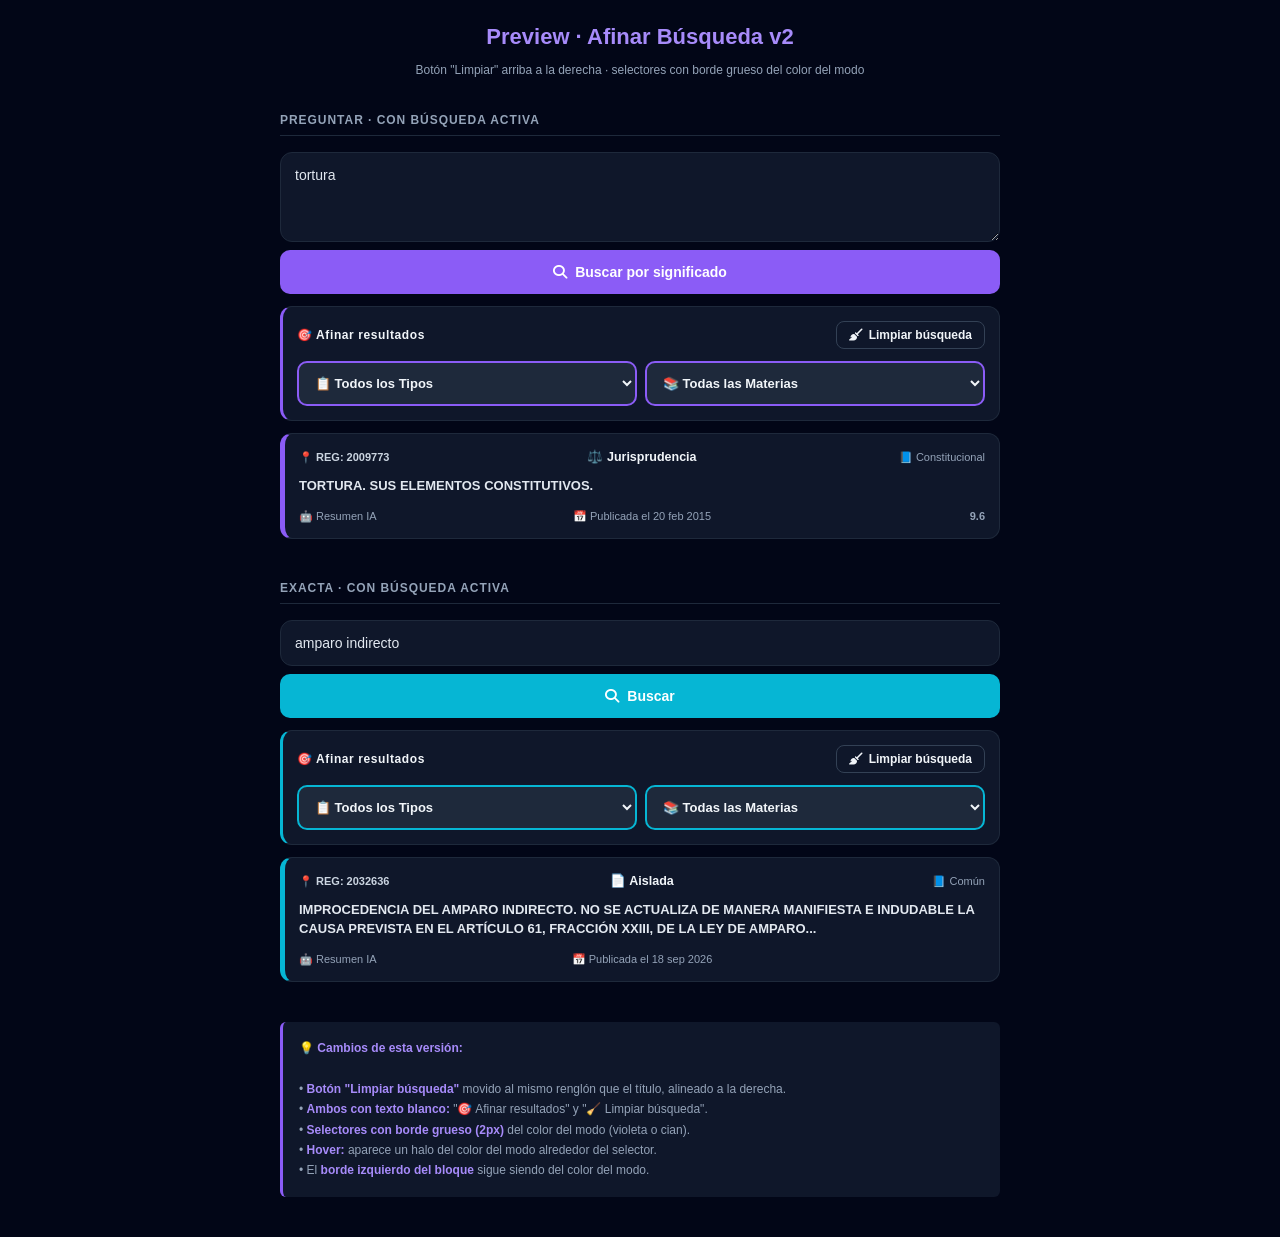
==== preview.html @ 340a55fe "update: avance despues fallo contexto" ====
<!DOCTYPE html>
<html lang="es">
<head>
    <meta charset="UTF-8">
    <meta name="viewport" content="width=device-width, initial-scale=1.0">
    <title>Preview · Afinar Búsqueda v2</title>
    <link rel="stylesheet" href="https://cdn.jsdelivr.net/npm/@fortawesome/fontawesome-free@6.5.2/css/all.min.css">
    <style>
        * { box-sizing: border-box; margin: 0; padding: 0; }

        body {
            background: #020617;
            color: #e2e8f0;
            font-family: -apple-system, BlinkMacSystemFont, "Segoe UI", Roboto, sans-serif;
            font-size: 14px;
            line-height: 1.5;
            padding: 20px;
        }

        h1 {
            text-align: center;
            margin-bottom: 8px;
            font-size: 22px;
            color: #a78bfa;
        }

        .intro {
            text-align: center;
            color: #94a3b8;
            font-size: 12px;
            margin-bottom: 32px;
        }

        .seccion {
            max-width: 720px;
            margin: 0 auto 40px;
        }

        .seccion-titulo {
            font-size: 12px;
            font-weight: bold;
            color: #94a3b8;
            text-transform: uppercase;
            letter-spacing: 0.08em;
            margin-bottom: 16px;
            padding-bottom: 6px;
            border-bottom: 1px solid #1e293b;
        }

        /* ============================================================
           CAJA DE BÚSQUEDA
           ============================================================ */
        .caja-semantica {
            display: flex;
            flex-direction: column;
            gap: 8px;
            margin-bottom: 12px;
        }

        .caja-semantica textarea,
        .caja-semantica input {
            width: 100%;
            background: #0f172a;
            border: 1px solid #1e293b;
            border-radius: 12px;
            padding: 14px;
            color: #e2e8f0;
            font-size: 14px;
            font-family: inherit;
            outline: none;
            resize: vertical;
            min-height: 90px;
        }

        .caja-semantica input {
            min-height: auto;
        }

        .btn-primario {
            background: #8b5cf6;
            color: #fff;
            border: none;
            border-radius: 10px;
            padding: 14px;
            font-size: 14px;
            font-weight: bold;
            cursor: pointer;
            font-family: inherit;
            display: flex;
            align-items: center;
            justify-content: center;
            gap: 8px;
        }

        /* ============================================================
           BLOQUE "AFINAR RESULTADOS" v2
           ============================================================ */
        .bloque-afinar {
            background: #0f172a;
            border: 1px solid #1e293b;
            border-radius: 12px;
            padding: 14px;
            margin-bottom: 12px;
            display: flex;
            flex-direction: column;
            gap: 12px;
            animation: aparecerBloque 0.28s ease;
        }

        @keyframes aparecerBloque {
            from { opacity: 0; transform: translateY(-4px); }
            to   { opacity: 1; transform: translateY(0); }
        }

        .bloque-afinar.preguntar { border-left: 3px solid #8b5cf6; }
        .bloque-afinar.exacta    { border-left: 3px solid #06b6d4; }

        /* Fila superior del bloque: título + botón limpiar */
        .bloque-header {
            display: flex;
            align-items: center;
            justify-content: space-between;
            gap: 12px;
        }

        .bloque-titulo {
            font-size: 12px;
            font-weight: 900;
            letter-spacing: 0.05em;
            color: #f1f5f9;
            display: flex;
            align-items: center;
            gap: 6px;
        }

        .btn-limpiar {
            background: transparent;
            border: 1px solid #334155;
            border-radius: 8px;
            padding: 6px 12px;
            color: #f1f5f9;
            font-size: 12px;
            font-weight: bold;
            cursor: pointer;
            font-family: inherit;
            display: inline-flex;
            align-items: center;
            gap: 6px;
            transition: all 0.2s ease;
            white-space: nowrap;
        }

        .btn-limpiar:hover {
            background: #1e293b;
            border-color: #64748b;
        }

        /* Selectores resaltados con color del modo */
        .grid-filtros {
            display: grid;
            grid-template-columns: 1fr 1fr;
            gap: 8px;
        }

        .selector {
            background: #1e293b;
            border: 2px solid #334155;
            border-radius: 10px;
            padding: 12px;
            color: #f1f5f9;
            font-size: 13px;
            font-weight: bold;
            outline: none;
            cursor: pointer;
            font-family: inherit;
            width: 100%;
            transition: border-color 0.2s ease, box-shadow 0.2s ease;
        }

        /* Borde grueso del color del modo */
        .bloque-afinar.preguntar .selector { border-color: #8b5cf6; }
        .bloque-afinar.preguntar .selector:hover {
            box-shadow: 0 0 0 3px rgba(139, 92, 246, 0.2);
        }

        .bloque-afinar.exacta .selector { border-color: #06b6d4; }
        .bloque-afinar.exacta .selector:hover {
            box-shadow: 0 0 0 3px rgba(6, 182, 212, 0.2);
        }

        /* ============================================================
           TARJETAS
           ============================================================ */
        .tarjeta {
            background: #0f172a;
            border: 1px solid #1e293b;
            border-left: 5px solid #8b5cf6;
            border-radius: 12px;
            padding: 14px;
            margin-bottom: 8px;
        }

        .tarjeta.exacta { border-left-color: #06b6d4; }

        .tarjeta-top {
            display: grid;
            grid-template-columns: 1fr auto 1fr;
            align-items: center;
            gap: 12px;
            margin-bottom: 10px;
        }

        .tarjeta-reg {
            font-size: 11px;
            font-weight: bold;
            color: #cbd5e1;
        }

        .tarjeta-tipo {
            font-size: 12.5px;
            font-weight: 800;
            color: #f1f5f9;
            text-align: center;
        }

        .tarjeta-materia {
            font-size: 11px;
            color: #94a3b8;
            text-align: right;
        }

        .tarjeta-rubro {
            font-size: 13px;
            font-weight: bold;
            color: #e2e8f0;
            line-height: 1.45;
            margin-bottom: 12px;
        }

        .tarjeta-bottom {
            display: grid;
            grid-template-columns: 1fr auto 1fr;
            align-items: center;
            gap: 12px;
            font-size: 11px;
            color: #94a3b8;
        }

        .tarjeta-resumen {
            display: inline-flex;
            align-items: center;
            gap: 5px;
        }

        .tarjeta-fecha {
            text-align: center;
        }

        .tarjeta-score {
            text-align: right;
            font-weight: bold;
        }

        /* Nota */
        .nota {
            max-width: 720px;
            margin: 40px auto 20px;
            padding: 16px;
            background: #0f172a;
            border-left: 3px solid #8b5cf6;
            border-radius: 6px;
            font-size: 12px;
            color: #94a3b8;
            line-height: 1.7;
        }

        .nota strong { color: #a78bfa; }
    </style>
</head>
<body>

    <h1>Preview · Afinar Búsqueda v2</h1>
    <p class="intro">Botón "Limpiar" arriba a la derecha · selectores con borde grueso del color del modo</p>

    <!-- ==================================================================
         PREGUNTAR
         ================================================================== -->
    <div class="seccion">
        <div class="seccion-titulo">Preguntar · con búsqueda activa</div>

        <div class="caja-semantica">
            <textarea>tortura</textarea>
            <button class="btn-primario">
                <i class="fas fa-search"></i> Buscar por significado
            </button>
        </div>

        <div class="bloque-afinar preguntar">
            <div class="bloque-header">
                <div class="bloque-titulo">🎯 Afinar resultados</div>
                <button class="btn-limpiar">
                    <i class="fas fa-broom"></i> Limpiar búsqueda
                </button>
            </div>
            <div class="grid-filtros">
                <select class="selector">
                    <option>📋 Todos los Tipos</option>
                </select>
                <select class="selector">
                    <option>📚 Todas las Materias</option>
                </select>
            </div>
        </div>

        <div class="tarjeta">
            <div class="tarjeta-top">
                <div class="tarjeta-reg">📍 REG: 2009773</div>
                <div class="tarjeta-tipo">⚖️ Jurisprudencia</div>
                <div class="tarjeta-materia">📘 Constitucional</div>
            </div>
            <div class="tarjeta-rubro">
                TORTURA. SUS ELEMENTOS CONSTITUTIVOS.
            </div>
            <div class="tarjeta-bottom">
                <div class="tarjeta-resumen">🤖 Resumen IA</div>
                <div class="tarjeta-fecha">📅 Publicada el 20 feb 2015</div>
                <div class="tarjeta-score">9.6</div>
            </div>
        </div>
    </div>

    <!-- ==================================================================
         EXACTA
         ================================================================== -->
    <div class="seccion">
        <div class="seccion-titulo">Exacta · con búsqueda activa</div>

        <div class="caja-semantica">
            <input type="text" value="amparo indirecto">
            <button class="btn-primario" style="background:#06b6d4;">
                <i class="fas fa-search"></i> Buscar
            </button>
        </div>

        <div class="bloque-afinar exacta">
            <div class="bloque-header">
                <div class="bloque-titulo">🎯 Afinar resultados</div>
                <button class="btn-limpiar">
                    <i class="fas fa-broom"></i> Limpiar búsqueda
                </button>
            </div>
            <div class="grid-filtros">
                <select class="selector">
                    <option>📋 Todos los Tipos</option>
                </select>
                <select class="selector">
                    <option>📚 Todas las Materias</option>
                </select>
            </div>
        </div>

        <div class="tarjeta exacta">
            <div class="tarjeta-top">
                <div class="tarjeta-reg">📍 REG: 2032636</div>
                <div class="tarjeta-tipo">📄 Aislada</div>
                <div class="tarjeta-materia">📘 Común</div>
            </div>
            <div class="tarjeta-rubro">
                IMPROCEDENCIA DEL AMPARO INDIRECTO. NO SE ACTUALIZA DE MANERA MANIFIESTA E INDUDABLE LA CAUSA PREVISTA EN EL ARTÍCULO 61, FRACCIÓN XXIII, DE LA LEY DE AMPARO...
            </div>
            <div class="tarjeta-bottom">
                <div class="tarjeta-resumen">🤖 Resumen IA</div>
                <div class="tarjeta-fecha">📅 Publicada el 18 sep 2026</div>
                <div class="tarjeta-score"></div>
            </div>
        </div>
    </div>

    <div class="nota">
        <strong>💡 Cambios de esta versión:</strong><br><br>
        • <strong>Botón "Limpiar búsqueda"</strong> movido al mismo renglón que el título, alineado a la derecha.<br>
        • <strong>Ambos con texto blanco:</strong> "🎯 Afinar resultados" y "🧹 Limpiar búsqueda".<br>
        • <strong>Selectores con borde grueso (2px)</strong> del color del modo (violeta o cian).<br>
        • <strong>Hover:</strong> aparece un halo del color del modo alrededor del selector.<br>
        • El <strong>borde izquierdo del bloque</strong> sigue siendo del color del modo.
    </div>

</body>
</html>
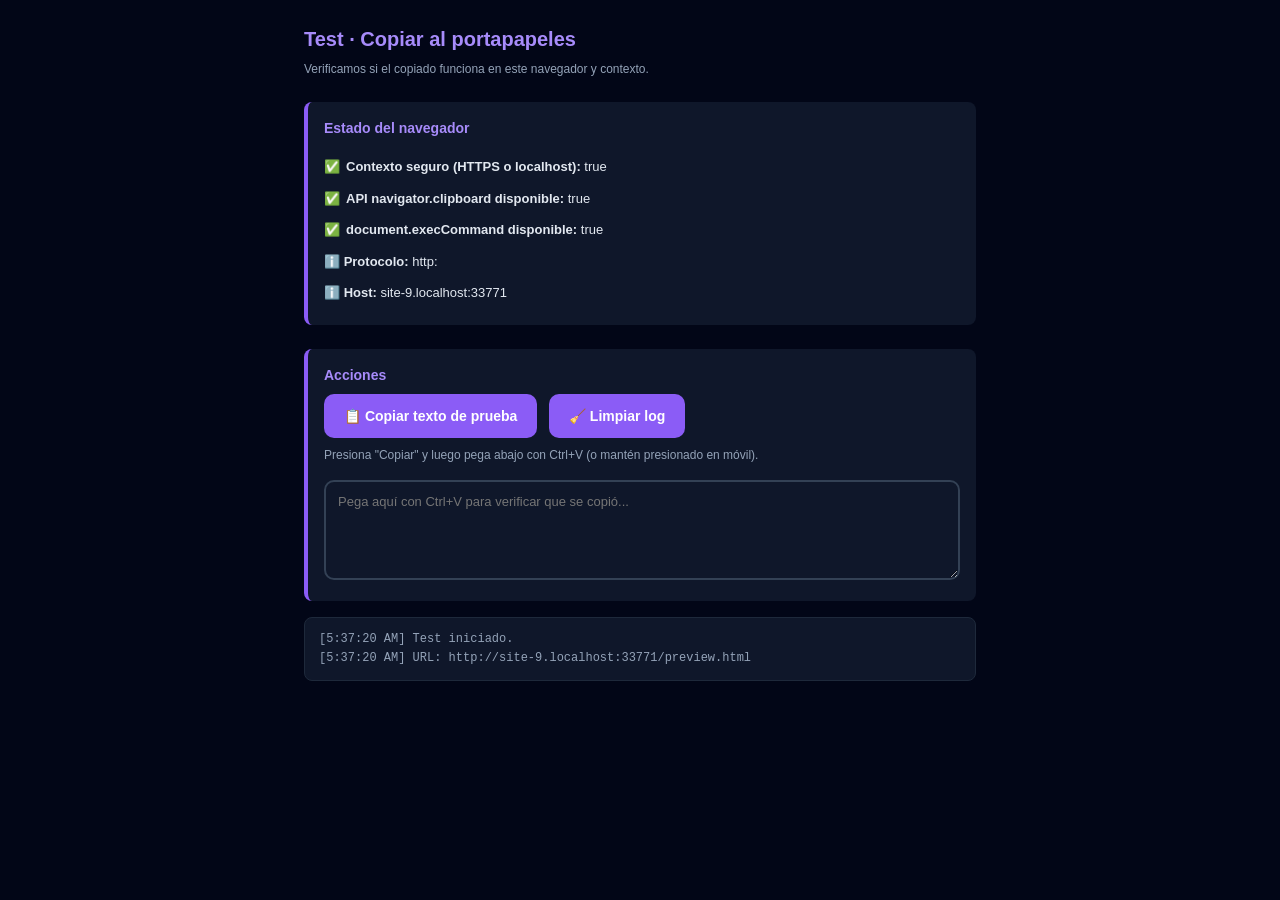
==== commit 2f05332b: "update: avance sabado antes partida leti" ====
--- a/preview.html
+++ b/preview.html
@@ -3,8 +3,7 @@
 <head>
     <meta charset="UTF-8">
     <meta name="viewport" content="width=device-width, initial-scale=1.0">
-    <title>Preview · Afinar Búsqueda v2</title>
-    <link rel="stylesheet" href="https://cdn.jsdelivr.net/npm/@fortawesome/fontawesome-free@6.5.2/css/all.min.css">
+    <title>Test · Copiar al portapapeles</title>
     <style>
         * { box-sizing: border-box; margin: 0; padding: 0; }
 
@@ -14,376 +13,239 @@
             font-family: -apple-system, BlinkMacSystemFont, "Segoe UI", Roboto, sans-serif;
             font-size: 14px;
             line-height: 1.5;
-            padding: 20px;
-        }
-
-        h1 {
-            text-align: center;
-            margin-bottom: 8px;
-            font-size: 22px;
-            color: #a78bfa;
-        }
-
-        .intro {
-            text-align: center;
-            color: #94a3b8;
-            font-size: 12px;
-            margin-bottom: 32px;
-        }
-
-        .seccion {
+            padding: 24px;
             max-width: 720px;
-            margin: 0 auto 40px;
-        }
-
-        .seccion-titulo {
-            font-size: 12px;
-            font-weight: bold;
-            color: #94a3b8;
-            text-transform: uppercase;
-            letter-spacing: 0.08em;
-            margin-bottom: 16px;
-            padding-bottom: 6px;
-            border-bottom: 1px solid #1e293b;
-        }
-
-        /* ============================================================
-           CAJA DE BÚSQUEDA
-           ============================================================ */
-        .caja-semantica {
-            display: flex;
-            flex-direction: column;
-            gap: 8px;
-            margin-bottom: 12px;
-        }
-
-        .caja-semantica textarea,
-        .caja-semantica input {
-            width: 100%;
-            background: #0f172a;
-            border: 1px solid #1e293b;
-            border-radius: 12px;
-            padding: 14px;
-            color: #e2e8f0;
-            font-size: 14px;
-            font-family: inherit;
-            outline: none;
-            resize: vertical;
-            min-height: 90px;
-        }
-
-        .caja-semantica input {
-            min-height: auto;
-        }
-
-        .btn-primario {
+            margin: 0 auto;
+        }
+
+        h1 { font-size: 20px; margin-bottom: 6px; color: #a78bfa; }
+        .subtitulo { color: #94a3b8; font-size: 12px; margin-bottom: 24px; }
+
+        button {
             background: #8b5cf6;
             color: #fff;
             border: none;
+            padding: 14px 20px;
             border-radius: 10px;
-            padding: 14px;
             font-size: 14px;
             font-weight: bold;
             cursor: pointer;
             font-family: inherit;
-            display: flex;
-            align-items: center;
-            justify-content: center;
-            gap: 8px;
-        }
-
-        /* ============================================================
-           BLOQUE "AFINAR RESULTADOS" v2
-           ============================================================ */
-        .bloque-afinar {
+            margin-bottom: 8px;
+            margin-right: 8px;
+        }
+
+        button:hover { opacity: 0.9; }
+
+        .info { font-size: 12px; color: #94a3b8; margin-bottom: 8px; }
+
+        .log {
             background: #0f172a;
             border: 1px solid #1e293b;
-            border-radius: 12px;
-            padding: 14px;
-            margin-bottom: 12px;
-            display: flex;
-            flex-direction: column;
-            gap: 12px;
-            animation: aparecerBloque 0.28s ease;
-        }
-
-        @keyframes aparecerBloque {
-            from { opacity: 0; transform: translateY(-4px); }
-            to   { opacity: 1; transform: translateY(0); }
-        }
-
-        .bloque-afinar.preguntar { border-left: 3px solid #8b5cf6; }
-        .bloque-afinar.exacta    { border-left: 3px solid #06b6d4; }
-
-        /* Fila superior del bloque: título + botón limpiar */
-        .bloque-header {
-            display: flex;
-            align-items: center;
-            justify-content: space-between;
-            gap: 12px;
-        }
-
-        .bloque-titulo {
+            border-radius: 8px;
+            padding: 12px 14px;
+            font-family: 'Courier New', monospace;
             font-size: 12px;
-            font-weight: 900;
-            letter-spacing: 0.05em;
-            color: #f1f5f9;
-            display: flex;
-            align-items: center;
-            gap: 6px;
-        }
-
-        .btn-limpiar {
-            background: transparent;
-            border: 1px solid #334155;
-            border-radius: 8px;
-            padding: 6px 12px;
-            color: #f1f5f9;
-            font-size: 12px;
-            font-weight: bold;
-            cursor: pointer;
-            font-family: inherit;
-            display: inline-flex;
-            align-items: center;
-            gap: 6px;
-            transition: all 0.2s ease;
-            white-space: nowrap;
-        }
-
-        .btn-limpiar:hover {
-            background: #1e293b;
-            border-color: #64748b;
-        }
-
-        /* Selectores resaltados con color del modo */
-        .grid-filtros {
-            display: grid;
-            grid-template-columns: 1fr 1fr;
-            gap: 8px;
-        }
-
-        .selector {
-            background: #1e293b;
+            line-height: 1.6;
+            margin-top: 16px;
+            margin-bottom: 16px;
+            max-height: 200px;
+            overflow-y: auto;
+            white-space: pre-wrap;
+        }
+
+        .log .ok { color: #4ade80; }
+        .log .warn { color: #fbbf24; }
+        .log .err { color: #f87171; }
+        .log .info { color: #94a3b8; }
+
+        textarea {
+            width: 100%;
+            min-height: 100px;
+            background: #0f172a;
             border: 2px solid #334155;
             border-radius: 10px;
             padding: 12px;
-            color: #f1f5f9;
+            color: #e2e8f0;
             font-size: 13px;
-            font-weight: bold;
-            outline: none;
-            cursor: pointer;
             font-family: inherit;
-            width: 100%;
-            transition: border-color 0.2s ease, box-shadow 0.2s ease;
-        }
-
-        /* Borde grueso del color del modo */
-        .bloque-afinar.preguntar .selector { border-color: #8b5cf6; }
-        .bloque-afinar.preguntar .selector:hover {
-            box-shadow: 0 0 0 3px rgba(139, 92, 246, 0.2);
-        }
-
-        .bloque-afinar.exacta .selector { border-color: #06b6d4; }
-        .bloque-afinar.exacta .selector:hover {
-            box-shadow: 0 0 0 3px rgba(6, 182, 212, 0.2);
-        }
-
-        /* ============================================================
-           TARJETAS
-           ============================================================ */
-        .tarjeta {
-            background: #0f172a;
-            border: 1px solid #1e293b;
-            border-left: 5px solid #8b5cf6;
-            border-radius: 12px;
-            padding: 14px;
-            margin-bottom: 8px;
-        }
-
-        .tarjeta.exacta { border-left-color: #06b6d4; }
-
-        .tarjeta-top {
-            display: grid;
-            grid-template-columns: 1fr auto 1fr;
-            align-items: center;
-            gap: 12px;
-            margin-bottom: 10px;
-        }
-
-        .tarjeta-reg {
-            font-size: 11px;
-            font-weight: bold;
-            color: #cbd5e1;
-        }
-
-        .tarjeta-tipo {
-            font-size: 12.5px;
-            font-weight: 800;
-            color: #f1f5f9;
-            text-align: center;
-        }
-
-        .tarjeta-materia {
-            font-size: 11px;
-            color: #94a3b8;
-            text-align: right;
-        }
-
-        .tarjeta-rubro {
-            font-size: 13px;
-            font-weight: bold;
-            color: #e2e8f0;
-            line-height: 1.45;
-            margin-bottom: 12px;
-        }
-
-        .tarjeta-bottom {
-            display: grid;
-            grid-template-columns: 1fr auto 1fr;
-            align-items: center;
-            gap: 12px;
-            font-size: 11px;
-            color: #94a3b8;
-        }
-
-        .tarjeta-resumen {
-            display: inline-flex;
-            align-items: center;
-            gap: 5px;
-        }
-
-        .tarjeta-fecha {
-            text-align: center;
-        }
-
-        .tarjeta-score {
-            text-align: right;
-            font-weight: bold;
-        }
-
-        /* Nota */
-        .nota {
-            max-width: 720px;
-            margin: 40px auto 20px;
+            resize: vertical;
+            margin-top: 8px;
+        }
+
+        .resultado {
+            margin-top: 24px;
             padding: 16px;
             background: #0f172a;
-            border-left: 3px solid #8b5cf6;
-            border-radius: 6px;
-            font-size: 12px;
-            color: #94a3b8;
-            line-height: 1.7;
-        }
-
-        .nota strong { color: #a78bfa; }
+            border-left: 4px solid #8b5cf6;
+            border-radius: 8px;
+            font-size: 13px;
+        }
+
+        .resultado h2 { font-size: 14px; margin-bottom: 8px; color: #a78bfa; }
+
+        .status-lista {
+            list-style: none;
+            padding: 0;
+            margin-top: 12px;
+        }
+
+        .status-lista li {
+            padding: 6px 0;
+            font-size: 13px;
+        }
+
+        .status-lista .check { color: #4ade80; margin-right: 6px; }
+        .status-lista .cross { color: #f87171; margin-right: 6px; }
     </style>
 </head>
 <body>
 
-    <h1>Preview · Afinar Búsqueda v2</h1>
-    <p class="intro">Botón "Limpiar" arriba a la derecha · selectores con borde grueso del color del modo</p>
-
-    <!-- ==================================================================
-         PREGUNTAR
-         ================================================================== -->
-    <div class="seccion">
-        <div class="seccion-titulo">Preguntar · con búsqueda activa</div>
-
-        <div class="caja-semantica">
-            <textarea>tortura</textarea>
-            <button class="btn-primario">
-                <i class="fas fa-search"></i> Buscar por significado
-            </button>
-        </div>
-
-        <div class="bloque-afinar preguntar">
-            <div class="bloque-header">
-                <div class="bloque-titulo">🎯 Afinar resultados</div>
-                <button class="btn-limpiar">
-                    <i class="fas fa-broom"></i> Limpiar búsqueda
-                </button>
-            </div>
-            <div class="grid-filtros">
-                <select class="selector">
-                    <option>📋 Todos los Tipos</option>
-                </select>
-                <select class="selector">
-                    <option>📚 Todas las Materias</option>
-                </select>
-            </div>
-        </div>
-
-        <div class="tarjeta">
-            <div class="tarjeta-top">
-                <div class="tarjeta-reg">📍 REG: 2009773</div>
-                <div class="tarjeta-tipo">⚖️ Jurisprudencia</div>
-                <div class="tarjeta-materia">📘 Constitucional</div>
-            </div>
-            <div class="tarjeta-rubro">
-                TORTURA. SUS ELEMENTOS CONSTITUTIVOS.
-            </div>
-            <div class="tarjeta-bottom">
-                <div class="tarjeta-resumen">🤖 Resumen IA</div>
-                <div class="tarjeta-fecha">📅 Publicada el 20 feb 2015</div>
-                <div class="tarjeta-score">9.6</div>
-            </div>
-        </div>
+    <h1>Test · Copiar al portapapeles</h1>
+    <p class="subtitulo">Verificamos si el copiado funciona en este navegador y contexto.</p>
+
+    <div class="resultado">
+        <h2>Estado del navegador</h2>
+        <ul class="status-lista" id="estado"></ul>
     </div>
 
-    <!-- ==================================================================
-         EXACTA
-         ================================================================== -->
-    <div class="seccion">
-        <div class="seccion-titulo">Exacta · con búsqueda activa</div>
-
-        <div class="caja-semantica">
-            <input type="text" value="amparo indirecto">
-            <button class="btn-primario" style="background:#06b6d4;">
-                <i class="fas fa-search"></i> Buscar
-            </button>
-        </div>
-
-        <div class="bloque-afinar exacta">
-            <div class="bloque-header">
-                <div class="bloque-titulo">🎯 Afinar resultados</div>
-                <button class="btn-limpiar">
-                    <i class="fas fa-broom"></i> Limpiar búsqueda
-                </button>
-            </div>
-            <div class="grid-filtros">
-                <select class="selector">
-                    <option>📋 Todos los Tipos</option>
-                </select>
-                <select class="selector">
-                    <option>📚 Todas las Materias</option>
-                </select>
-            </div>
-        </div>
-
-        <div class="tarjeta exacta">
-            <div class="tarjeta-top">
-                <div class="tarjeta-reg">📍 REG: 2032636</div>
-                <div class="tarjeta-tipo">📄 Aislada</div>
-                <div class="tarjeta-materia">📘 Común</div>
-            </div>
-            <div class="tarjeta-rubro">
-                IMPROCEDENCIA DEL AMPARO INDIRECTO. NO SE ACTUALIZA DE MANERA MANIFIESTA E INDUDABLE LA CAUSA PREVISTA EN EL ARTÍCULO 61, FRACCIÓN XXIII, DE LA LEY DE AMPARO...
-            </div>
-            <div class="tarjeta-bottom">
-                <div class="tarjeta-resumen">🤖 Resumen IA</div>
-                <div class="tarjeta-fecha">📅 Publicada el 18 sep 2026</div>
-                <div class="tarjeta-score"></div>
-            </div>
-        </div>
+    <div class="resultado">
+        <h2>Acciones</h2>
+        <button id="btnCopiar">📋 Copiar texto de prueba</button>
+        <button id="btnLimpiar">🧹 Limpiar log</button>
+        <p class="info">Presiona "Copiar" y luego pega abajo con Ctrl+V (o mantén presionado en móvil).</p>
+        <textarea id="verificador" placeholder="Pega aquí con Ctrl+V para verificar que se copió..."></textarea>
     </div>
 
-    <div class="nota">
-        <strong>💡 Cambios de esta versión:</strong><br><br>
-        • <strong>Botón "Limpiar búsqueda"</strong> movido al mismo renglón que el título, alineado a la derecha.<br>
-        • <strong>Ambos con texto blanco:</strong> "🎯 Afinar resultados" y "🧹 Limpiar búsqueda".<br>
-        • <strong>Selectores con borde grueso (2px)</strong> del color del modo (violeta o cian).<br>
-        • <strong>Hover:</strong> aparece un halo del color del modo alrededor del selector.<br>
-        • El <strong>borde izquierdo del bloque</strong> sigue siendo del color del modo.
-    </div>
+    <div class="log" id="log"></div>
+
+    <script>
+        const log = document.getElementById('log');
+
+        function escribir(mensaje, tipo = 'info') {
+            const ahora = new Date().toLocaleTimeString();
+            log.innerHTML += `<span class="${tipo}">[${ahora}] ${mensaje}</span>\n`;
+            log.scrollTop = log.scrollHeight;
+        }
+
+        // ---- Diagnóstico inicial ----
+        const estado = document.getElementById('estado');
+        const checks = [
+            ['Contexto seguro (HTTPS o localhost)', window.isSecureContext],
+            ['API navigator.clipboard disponible', !!(navigator.clipboard && navigator.clipboard.writeText)],
+            ['document.execCommand disponible', typeof document.execCommand === 'function'],
+            ['Protocolo', window.location.protocol],
+            ['Host', window.location.host],
+        ];
+        checks.forEach(([nombre, valor]) => {
+            const li = document.createElement('li');
+            const esBool = typeof valor === 'boolean';
+            const icono = esBool ? (valor ? '<span class="check">✅</span>' : '<span class="cross">❌</span>') : 'ℹ️ ';
+            li.innerHTML = `${icono}<strong>${nombre}:</strong> ${valor}`;
+            estado.appendChild(li);
+        });
+
+        escribir('Test iniciado.', 'info');
+        escribir(`URL: ${window.location.href}`, 'info');
+
+        // ============================================================
+        // LÓGICA DE COPIADO (idéntica a la que vamos a usar en la app)
+        // ============================================================
+        const TEXTO_PRUEBA = `Registro digital: 2032635
+Tipo: Jurisprudencia
+Materia: Administrativa
+Época: Duodécima Época
+Instancia: Pleno
+Clave de tesis: PC.XIX. J/19 C (10a.)
+Expediente: N/A
+Fecha de publicación: 11 de septiembre de 2026
+
+────────────────────
+
+TRANSPORTE PARA EL ESTADO DE BAJA CALIFORNIA SUR. LOS ARTÍCULOS 6o., 47, 47 BIS Y 47 TER DEL REGLAMENTO DE LA LEY RELATIVA CONSTITUYEN UN SISTEMA NORMATIVO QUE REGULA LA ACTIVIDAD DE TRANSPORTE TURÍSTICO LOCAL, SUJETO A UN PERMISO EVENTUAL.
+
+────────────────────
+
+SÍNTESIS IA
+
+El Reglamento de la Ley de Transporte para el Estado de Baja California Sur establece, a través de sus artículos 6o., 47, 47 BIS y 47 TER, un sistema normativo que regula la actividad de transporte turístico local.
+
+──────────── FIN DE LA PRUEBA ────────────`;
+
+        function copiarConExecCommand(texto) {
+            try {
+                const ta = document.createElement('textarea');
+                ta.value = texto;
+                ta.setAttribute('readonly', '');
+                ta.style.position = 'fixed';
+                ta.style.top = '0';
+                ta.style.left = '0';
+                ta.style.width = '2em';
+                ta.style.height = '2em';
+                ta.style.padding = '0';
+                ta.style.border = 'none';
+                ta.style.outline = 'none';
+                ta.style.boxShadow = 'none';
+                ta.style.background = 'transparent';
+                ta.style.opacity = '0';
+                document.body.appendChild(ta);
+                ta.focus();
+                ta.select();
+                ta.setSelectionRange(0, texto.length);
+                const exito = document.execCommand('copy');
+                document.body.removeChild(ta);
+                return exito;
+            } catch (err) {
+                escribir(`execCommand lanzó excepción: ${err.message}`, 'err');
+                return false;
+            }
+        }
+
+        document.getElementById('btnCopiar').addEventListener('click', () => {
+            escribir('─── Click en Copiar ───', 'info');
+
+            // Estrategia 1: API moderna
+            if (navigator.clipboard && window.isSecureContext) {
+                escribir('Intentando: navigator.clipboard.writeText()', 'info');
+                navigator.clipboard.writeText(TEXTO_PRUEBA).then(
+                    () => {
+                        escribir('✅ ÉXITO con navigator.clipboard', 'ok');
+                        escribir('Ahora pega en el textarea para verificar.', 'info');
+                    },
+                    (err) => {
+                        escribir(`❌ Falló navigator.clipboard: ${err.message}`, 'warn');
+                        escribir('Reintentando con execCommand...', 'info');
+                        const exito = copiarConExecCommand(TEXTO_PRUEBA);
+                        if (exito) {
+                            escribir('✅ ÉXITO con execCommand', 'ok');
+                            escribir('Ahora pega en el textarea para verificar.', 'info');
+                        } else {
+                            escribir('❌ También falló execCommand.', 'err');
+                            escribir('Se abriría el modal fallback en la app.', 'warn');
+                        }
+                    }
+                );
+                return;
+            }
+
+            // Estrategia 2: execCommand (contexto no seguro)
+            escribir('Contexto NO seguro, usando execCommand directamente.', 'info');
+            const exito = copiarConExecCommand(TEXTO_PRUEBA);
+            if (exito) {
+                escribir('✅ ÉXITO con execCommand', 'ok');
+                escribir('Ahora pega en el textarea para verificar.', 'info');
+            } else {
+                escribir('❌ Falló execCommand.', 'err');
+                escribir('Se abriría el modal fallback en la app.', 'warn');
+            }
+        });
+
+        document.getElementById('btnLimpiar').addEventListener('click', () => {
+            log.innerHTML = '';
+            document.getElementById('verificador').value = '';
+            escribir('Log limpio.', 'info');
+        });
+    </script>
 
 </body>
 </html>
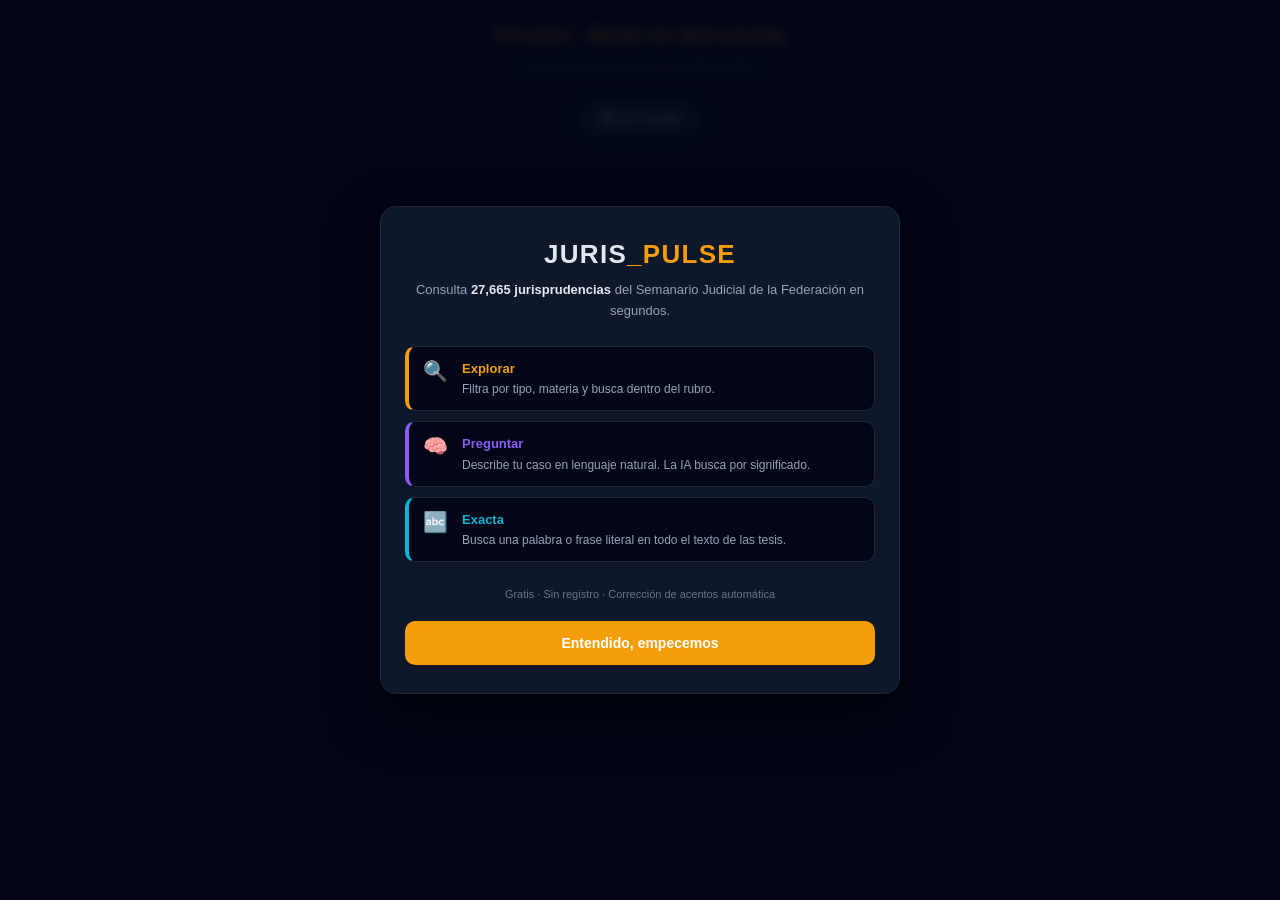
==== commit 7e41b99e: "Contador de eventos + modal de bienvenida diario" ====
--- a/preview.html
+++ b/preview.html
@@ -1,250 +1,289 @@
 <!DOCTYPE html>
-<html lang="es">
+<html lang="es" data-tema="oscuro">
 <head>
     <meta charset="UTF-8">
     <meta name="viewport" content="width=device-width, initial-scale=1.0">
-    <title>Test · Copiar al portapapeles</title>
+    <title>Preview · Modal de Bienvenida</title>
+    <link rel="stylesheet" href="https://cdn.jsdelivr.net/npm/@fortawesome/fontawesome-free@6.5.2/css/all.min.css">
     <style>
         * { box-sizing: border-box; margin: 0; padding: 0; }
 
+        :root {
+            --fondo-principal: #020617;
+            --fondo-tarjeta: #0f172a;
+            --fondo-input: #1e293b;
+            --borde: #1e293b;
+            --borde-suave: #334155;
+            --acento-explorar: #f59e0b;
+            --acento-preguntar: #8b5cf6;
+            --acento-exacta: #06b6d4;
+            --acento: var(--acento-explorar);
+            --texto-principal: #e2e8f0;
+            --texto-secundario: #94a3b8;
+            --texto-tenue: #64748b;
+            --radio: 12px;
+            --transicion: 0.2s ease;
+        }
+
         body {
-            background: #020617;
-            color: #e2e8f0;
+            background: var(--fondo-principal);
+            color: var(--texto-principal);
             font-family: -apple-system, BlinkMacSystemFont, "Segoe UI", Roboto, sans-serif;
             font-size: 14px;
             line-height: 1.5;
-            padding: 24px;
-            max-width: 720px;
-            margin: 0 auto;
-        }
-
-        h1 { font-size: 20px; margin-bottom: 6px; color: #a78bfa; }
-        .subtitulo { color: #94a3b8; font-size: 12px; margin-bottom: 24px; }
-
-        button {
-            background: #8b5cf6;
-            color: #fff;
-            border: none;
-            padding: 14px 20px;
-            border-radius: 10px;
-            font-size: 14px;
+            padding: 20px;
+            min-height: 100vh;
+        }
+
+        h1 {
+            text-align: center;
+            margin-bottom: 8px;
+            font-size: 20px;
+            color: var(--acento);
+        }
+
+        .intro-preview {
+            text-align: center;
+            color: var(--texto-secundario);
+            font-size: 12px;
+            margin-bottom: 24px;
+        }
+
+        .controles {
+            display: flex;
+            justify-content: center;
+            gap: 8px;
+            margin-bottom: 24px;
+        }
+
+        .btn-preview {
+            background: var(--fondo-input);
+            color: var(--texto-principal);
+            border: 1px solid var(--borde-suave);
+            padding: 10px 18px;
+            border-radius: 8px;
+            font-size: 13px;
             font-weight: bold;
             cursor: pointer;
             font-family: inherit;
-            margin-bottom: 8px;
-            margin-right: 8px;
-        }
-
-        button:hover { opacity: 0.9; }
-
-        .info { font-size: 12px; color: #94a3b8; margin-bottom: 8px; }
-
-        .log {
-            background: #0f172a;
-            border: 1px solid #1e293b;
-            border-radius: 8px;
+        }
+
+        .btn-preview:hover {
+            background: var(--borde-suave);
+        }
+
+        /* ============================================================
+           MODAL DE BIENVENIDA — LA PROPUESTA
+           ============================================================ */
+        .modal-bienvenida-overlay {
+            position: fixed;
+            inset: 0;
+            background: rgba(2, 6, 23, 0.85);
+            backdrop-filter: blur(6px);
+            z-index: 300;
+            display: none;
+            align-items: center;
+            justify-content: center;
+            padding: 20px;
+        }
+
+        .modal-bienvenida-overlay.visible {
+            display: flex;
+        }
+
+        .modal-bienvenida {
+            background: var(--fondo-tarjeta);
+            border: 1px solid var(--borde);
+            border-radius: 16px;
+            max-width: 520px;
+            width: 100%;
+            padding: 28px 24px;
+            box-shadow: 0 20px 50px rgba(0, 0, 0, 0.6);
+            animation: aparecer 0.28s ease;
+        }
+
+        @keyframes aparecer {
+            from { opacity: 0; transform: scale(0.96) translateY(10px); }
+            to   { opacity: 1; transform: scale(1) translateY(0); }
+        }
+
+        .bienvenida-logo {
+            text-align: center;
+            font-size: 26px;
+            font-weight: 900;
+            letter-spacing: 0.05em;
+            margin-bottom: 6px;
+        }
+
+        .bienvenida-logo .pulse {
+            color: var(--acento-explorar);
+        }
+
+        .bienvenida-tagline {
+            text-align: center;
+            color: var(--texto-secundario);
+            font-size: 13px;
+            margin-bottom: 24px;
+            line-height: 1.6;
+        }
+
+        .bienvenida-tagline strong {
+            color: var(--texto-principal);
+        }
+
+        .bienvenida-opciones {
+            display: flex;
+            flex-direction: column;
+            gap: 10px;
+            margin-bottom: 24px;
+        }
+
+        .opcion {
+            display: flex;
+            align-items: flex-start;
+            gap: 14px;
             padding: 12px 14px;
-            font-family: 'Courier New', monospace;
+            background: var(--fondo-principal);
+            border: 1px solid var(--borde);
+            border-left: 4px solid var(--acento);
+            border-radius: 10px;
+        }
+
+        .opcion.explorar  { border-left-color: var(--acento-explorar); }
+        .opcion.preguntar { border-left-color: var(--acento-preguntar); }
+        .opcion.exacta    { border-left-color: var(--acento-exacta); }
+
+        .opcion-icono {
+            font-size: 20px;
+            line-height: 1;
+            flex-shrink: 0;
+            margin-top: 2px;
+        }
+
+        .opcion-texto {
+            flex: 1;
+        }
+
+        .opcion-titulo {
+            font-weight: 900;
+            font-size: 13px;
+            margin-bottom: 2px;
+            color: var(--texto-principal);
+        }
+
+        .opcion-titulo.explorar  { color: var(--acento-explorar); }
+        .opcion-titulo.preguntar { color: var(--acento-preguntar); }
+        .opcion-titulo.exacta    { color: var(--acento-exacta); }
+
+        .opcion-desc {
             font-size: 12px;
-            line-height: 1.6;
-            margin-top: 16px;
-            margin-bottom: 16px;
-            max-height: 200px;
-            overflow-y: auto;
-            white-space: pre-wrap;
-        }
-
-        .log .ok { color: #4ade80; }
-        .log .warn { color: #fbbf24; }
-        .log .err { color: #f87171; }
-        .log .info { color: #94a3b8; }
-
-        textarea {
+            color: var(--texto-secundario);
+            line-height: 1.5;
+        }
+
+        .bienvenida-footer {
+            text-align: center;
+            font-size: 11px;
+            color: var(--texto-tenue);
+            margin-bottom: 18px;
+        }
+
+        .btn-empezar {
             width: 100%;
-            min-height: 100px;
-            background: #0f172a;
-            border: 2px solid #334155;
+            background: var(--acento);
+            color: #ffffff;
+            border: none;
             border-radius: 10px;
-            padding: 12px;
-            color: #e2e8f0;
-            font-size: 13px;
+            padding: 14px;
+            font-size: 14px;
+            font-weight: 900;
+            cursor: pointer;
             font-family: inherit;
-            resize: vertical;
-            margin-top: 8px;
-        }
-
-        .resultado {
-            margin-top: 24px;
-            padding: 16px;
-            background: #0f172a;
-            border-left: 4px solid #8b5cf6;
-            border-radius: 8px;
-            font-size: 13px;
-        }
-
-        .resultado h2 { font-size: 14px; margin-bottom: 8px; color: #a78bfa; }
-
-        .status-lista {
-            list-style: none;
-            padding: 0;
-            margin-top: 12px;
-        }
-
-        .status-lista li {
-            padding: 6px 0;
-            font-size: 13px;
-        }
-
-        .status-lista .check { color: #4ade80; margin-right: 6px; }
-        .status-lista .cross { color: #f87171; margin-right: 6px; }
+            transition: opacity var(--transicion);
+        }
+
+        .btn-empezar:hover {
+            opacity: 0.9;
+        }
     </style>
 </head>
 <body>
 
-    <h1>Test · Copiar al portapapeles</h1>
-    <p class="subtitulo">Verificamos si el copiado funciona en este navegador y contexto.</p>
-
-    <div class="resultado">
-        <h2>Estado del navegador</h2>
-        <ul class="status-lista" id="estado"></ul>
+    <h1>Preview · Modal de Bienvenida</h1>
+    <p class="intro-preview">Lo que verá el usuario en su primera visita</p>
+
+    <div class="controles">
+        <button class="btn-preview" onclick="abrirBienvenida()">
+            <i class="fas fa-eye"></i> Ver modal
+        </button>
     </div>
 
-    <div class="resultado">
-        <h2>Acciones</h2>
-        <button id="btnCopiar">📋 Copiar texto de prueba</button>
-        <button id="btnLimpiar">🧹 Limpiar log</button>
-        <p class="info">Presiona "Copiar" y luego pega abajo con Ctrl+V (o mantén presionado en móvil).</p>
-        <textarea id="verificador" placeholder="Pega aquí con Ctrl+V para verificar que se copió..."></textarea>
+    <!-- ============================================================
+         MODAL DE BIENVENIDA
+         ============================================================ -->
+    <div class="modal-bienvenida-overlay" id="modalBienvenida">
+        <div class="modal-bienvenida">
+
+            <div class="bienvenida-logo">
+                JURIS<span class="pulse">_PULSE</span>
+            </div>
+
+            <p class="bienvenida-tagline">
+                Consulta <strong>27,665 jurisprudencias</strong> del Semanario Judicial de la Federación en segundos.
+            </p>
+
+            <div class="bienvenida-opciones">
+
+                <div class="opcion explorar">
+                    <div class="opcion-icono">🔍</div>
+                    <div class="opcion-texto">
+                        <div class="opcion-titulo explorar">Explorar</div>
+                        <div class="opcion-desc">Filtra por tipo, materia y busca dentro del rubro.</div>
+                    </div>
+                </div>
+
+                <div class="opcion preguntar">
+                    <div class="opcion-icono">🧠</div>
+                    <div class="opcion-texto">
+                        <div class="opcion-titulo preguntar">Preguntar</div>
+                        <div class="opcion-desc">Describe tu caso en lenguaje natural. La IA busca por significado.</div>
+                    </div>
+                </div>
+
+                <div class="opcion exacta">
+                    <div class="opcion-icono">🔤</div>
+                    <div class="opcion-texto">
+                        <div class="opcion-titulo exacta">Exacta</div>
+                        <div class="opcion-desc">Busca una palabra o frase literal en todo el texto de las tesis.</div>
+                    </div>
+                </div>
+
+            </div>
+
+            <p class="bienvenida-footer">
+                Gratis · Sin registro · Corrección de acentos automática
+            </p>
+
+            <button class="btn-empezar" onclick="cerrarBienvenida()">
+                Entendido, empecemos
+            </button>
+
+        </div>
     </div>
 
-    <div class="log" id="log"></div>
-
     <script>
-        const log = document.getElementById('log');
-
-        function escribir(mensaje, tipo = 'info') {
-            const ahora = new Date().toLocaleTimeString();
-            log.innerHTML += `<span class="${tipo}">[${ahora}] ${mensaje}</span>\n`;
-            log.scrollTop = log.scrollHeight;
-        }
-
-        // ---- Diagnóstico inicial ----
-        const estado = document.getElementById('estado');
-        const checks = [
-            ['Contexto seguro (HTTPS o localhost)', window.isSecureContext],
-            ['API navigator.clipboard disponible', !!(navigator.clipboard && navigator.clipboard.writeText)],
-            ['document.execCommand disponible', typeof document.execCommand === 'function'],
-            ['Protocolo', window.location.protocol],
-            ['Host', window.location.host],
-        ];
-        checks.forEach(([nombre, valor]) => {
-            const li = document.createElement('li');
-            const esBool = typeof valor === 'boolean';
-            const icono = esBool ? (valor ? '<span class="check">✅</span>' : '<span class="cross">❌</span>') : 'ℹ️ ';
-            li.innerHTML = `${icono}<strong>${nombre}:</strong> ${valor}`;
-            estado.appendChild(li);
+        function abrirBienvenida() {
+            document.getElementById('modalBienvenida').classList.add('visible');
+        }
+        function cerrarBienvenida() {
+            document.getElementById('modalBienvenida').classList.remove('visible');
+        }
+        // Cerrar con clic fuera
+        document.getElementById('modalBienvenida').addEventListener('click', (e) => {
+            if (e.target.id === 'modalBienvenida') cerrarBienvenida();
         });
-
-        escribir('Test iniciado.', 'info');
-        escribir(`URL: ${window.location.href}`, 'info');
-
-        // ============================================================
-        // LÓGICA DE COPIADO (idéntica a la que vamos a usar en la app)
-        // ============================================================
-        const TEXTO_PRUEBA = `Registro digital: 2032635
-Tipo: Jurisprudencia
-Materia: Administrativa
-Época: Duodécima Época
-Instancia: Pleno
-Clave de tesis: PC.XIX. J/19 C (10a.)
-Expediente: N/A
-Fecha de publicación: 11 de septiembre de 2026
-
-────────────────────
-
-TRANSPORTE PARA EL ESTADO DE BAJA CALIFORNIA SUR. LOS ARTÍCULOS 6o., 47, 47 BIS Y 47 TER DEL REGLAMENTO DE LA LEY RELATIVA CONSTITUYEN UN SISTEMA NORMATIVO QUE REGULA LA ACTIVIDAD DE TRANSPORTE TURÍSTICO LOCAL, SUJETO A UN PERMISO EVENTUAL.
-
-────────────────────
-
-SÍNTESIS IA
-
-El Reglamento de la Ley de Transporte para el Estado de Baja California Sur establece, a través de sus artículos 6o., 47, 47 BIS y 47 TER, un sistema normativo que regula la actividad de transporte turístico local.
-
-──────────── FIN DE LA PRUEBA ────────────`;
-
-        function copiarConExecCommand(texto) {
-            try {
-                const ta = document.createElement('textarea');
-                ta.value = texto;
-                ta.setAttribute('readonly', '');
-                ta.style.position = 'fixed';
-                ta.style.top = '0';
-                ta.style.left = '0';
-                ta.style.width = '2em';
-                ta.style.height = '2em';
-                ta.style.padding = '0';
-                ta.style.border = 'none';
-                ta.style.outline = 'none';
-                ta.style.boxShadow = 'none';
-                ta.style.background = 'transparent';
-                ta.style.opacity = '0';
-                document.body.appendChild(ta);
-                ta.focus();
-                ta.select();
-                ta.setSelectionRange(0, texto.length);
-                const exito = document.execCommand('copy');
-                document.body.removeChild(ta);
-                return exito;
-            } catch (err) {
-                escribir(`execCommand lanzó excepción: ${err.message}`, 'err');
-                return false;
-            }
-        }
-
-        document.getElementById('btnCopiar').addEventListener('click', () => {
-            escribir('─── Click en Copiar ───', 'info');
-
-            // Estrategia 1: API moderna
-            if (navigator.clipboard && window.isSecureContext) {
-                escribir('Intentando: navigator.clipboard.writeText()', 'info');
-                navigator.clipboard.writeText(TEXTO_PRUEBA).then(
-                    () => {
-                        escribir('✅ ÉXITO con navigator.clipboard', 'ok');
-                        escribir('Ahora pega en el textarea para verificar.', 'info');
-                    },
-                    (err) => {
-                        escribir(`❌ Falló navigator.clipboard: ${err.message}`, 'warn');
-                        escribir('Reintentando con execCommand...', 'info');
-                        const exito = copiarConExecCommand(TEXTO_PRUEBA);
-                        if (exito) {
-                            escribir('✅ ÉXITO con execCommand', 'ok');
-                            escribir('Ahora pega en el textarea para verificar.', 'info');
-                        } else {
-                            escribir('❌ También falló execCommand.', 'err');
-                            escribir('Se abriría el modal fallback en la app.', 'warn');
-                        }
-                    }
-                );
-                return;
-            }
-
-            // Estrategia 2: execCommand (contexto no seguro)
-            escribir('Contexto NO seguro, usando execCommand directamente.', 'info');
-            const exito = copiarConExecCommand(TEXTO_PRUEBA);
-            if (exito) {
-                escribir('✅ ÉXITO con execCommand', 'ok');
-                escribir('Ahora pega en el textarea para verificar.', 'info');
-            } else {
-                escribir('❌ Falló execCommand.', 'err');
-                escribir('Se abriría el modal fallback en la app.', 'warn');
-            }
-        });
-
-        document.getElementById('btnLimpiar').addEventListener('click', () => {
-            log.innerHTML = '';
-            document.getElementById('verificador').value = '';
-            escribir('Log limpio.', 'info');
-        });
+        // Abrir automáticamente al cargar
+        window.addEventListener('DOMContentLoaded', abrirBienvenida);
     </script>
 
 </body>
